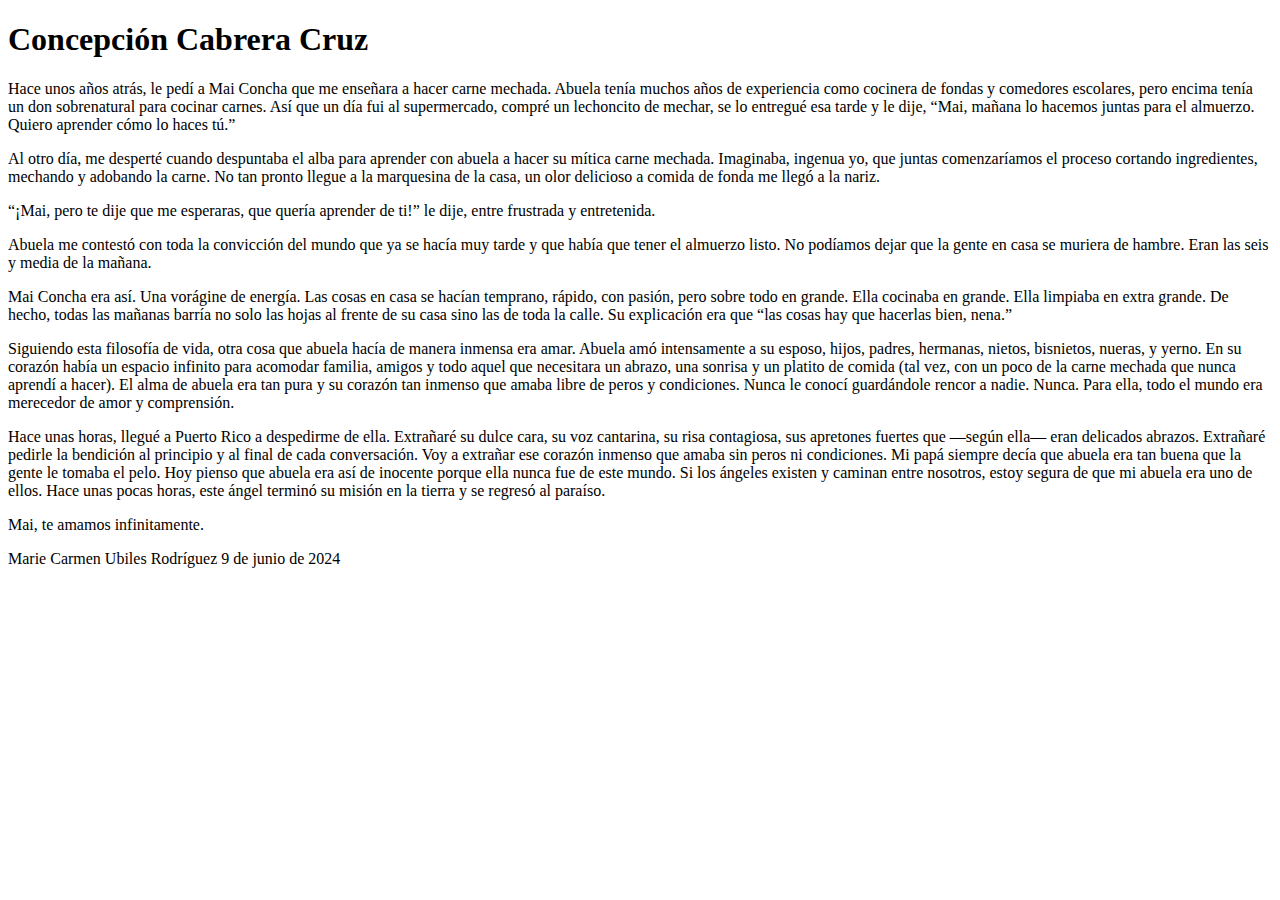
==== index.html @ 8aa50054 "Mai, te amamos infinitamente" ====
<!doctype html>
<html>
  <head>
    <title>Concepción Cabrera Cruz</title>
  </head>
  <body>
    <h1>Concepción Cabrera Cruz</h1>
    <p>
      <span class="drop-cap">Hace</span> unos años atrás, le pedí a Mai Concha que me enseñara a hacer carne mechada. Abuela tenía muchos años de experiencia como cocinera de fondas y comedores escolares, pero encima tenía un don sobrenatural para cocinar carnes. Así que un día fui al supermercado, compré un lechoncito de mechar, se lo entregué esa tarde y le dije, “Mai, mañana lo hacemos juntas para el almuerzo. Quiero aprender cómo lo haces tú.”
    </p>

    <p>
      Al otro día, me desperté cuando despuntaba el alba para aprender con abuela a hacer su mítica carne mechada. Imaginaba, ingenua yo, que juntas comenzaríamos el proceso cortando ingredientes, mechando y adobando la carne. No tan pronto llegue a la marquesina de la casa, un olor delicioso a comida de fonda me llegó a la nariz.
    </p>

    <p>
      “¡Mai, pero te dije que me esperaras, que quería aprender de ti!” le dije, entre frustrada y entretenida.
    </p>

    <p>
      Abuela me contestó con toda la convicción del mundo que ya se hacía muy tarde y que había que tener el almuerzo listo. No podíamos dejar que la gente en casa se muriera de hambre. Eran las seis y media de la mañana.
    </p>

    <p>
      Mai Concha era así. Una vorágine de energía. Las cosas en casa se hacían temprano, rápido, con pasión, pero sobre todo en grande. Ella cocinaba en grande. Ella limpiaba en extra grande. De hecho, todas las mañanas barría no solo las hojas al frente de su casa sino las de toda la calle. Su explicación era que “las cosas hay que hacerlas bien, nena.”
    </p>

    <p>
      Siguiendo esta filosofía de vida, otra cosa que abuela hacía de manera inmensa era amar. Abuela amó intensamente a su esposo, hijos, padres, hermanas, nietos, bisnietos, nueras, y yerno. En su corazón había un espacio infinito para acomodar familia, amigos y todo aquel que necesitara un abrazo, una sonrisa y un platito de comida (tal vez, con un poco de la carne mechada que nunca aprendí a hacer). El alma de abuela era tan pura y su corazón tan inmenso que amaba libre de peros y condiciones. Nunca le conocí guardándole rencor a nadie. Nunca. Para ella, todo el mundo era merecedor de amor y comprensión.
    </p>

    <p>
      Hace unas horas, llegué a Puerto Rico a despedirme de ella. Extrañaré su dulce cara, su voz cantarina, su risa contagiosa, sus apretones fuertes que —según ella— eran delicados abrazos. Extrañaré pedirle la bendición al principio y al final de cada conversación. Voy a extrañar ese corazón inmenso que amaba sin peros ni condiciones. Mi papá siempre decía que abuela era tan buena que la gente le tomaba el pelo. Hoy pienso que abuela era así de inocente porque ella nunca fue de este mundo. Si los ángeles existen y caminan entre nosotros, estoy segura de que mi abuela era uno de ellos. Hace unas pocas horas, este ángel terminó su misión en la tierra y se regresó al paraíso.
    </p>

    <p>
      Mai, te amamos infinitamente.
    </p>

    <p>
      Marie Carmen Ubiles Rodríguez
      9 de junio de 2024
    </p>
  </body>
</html>
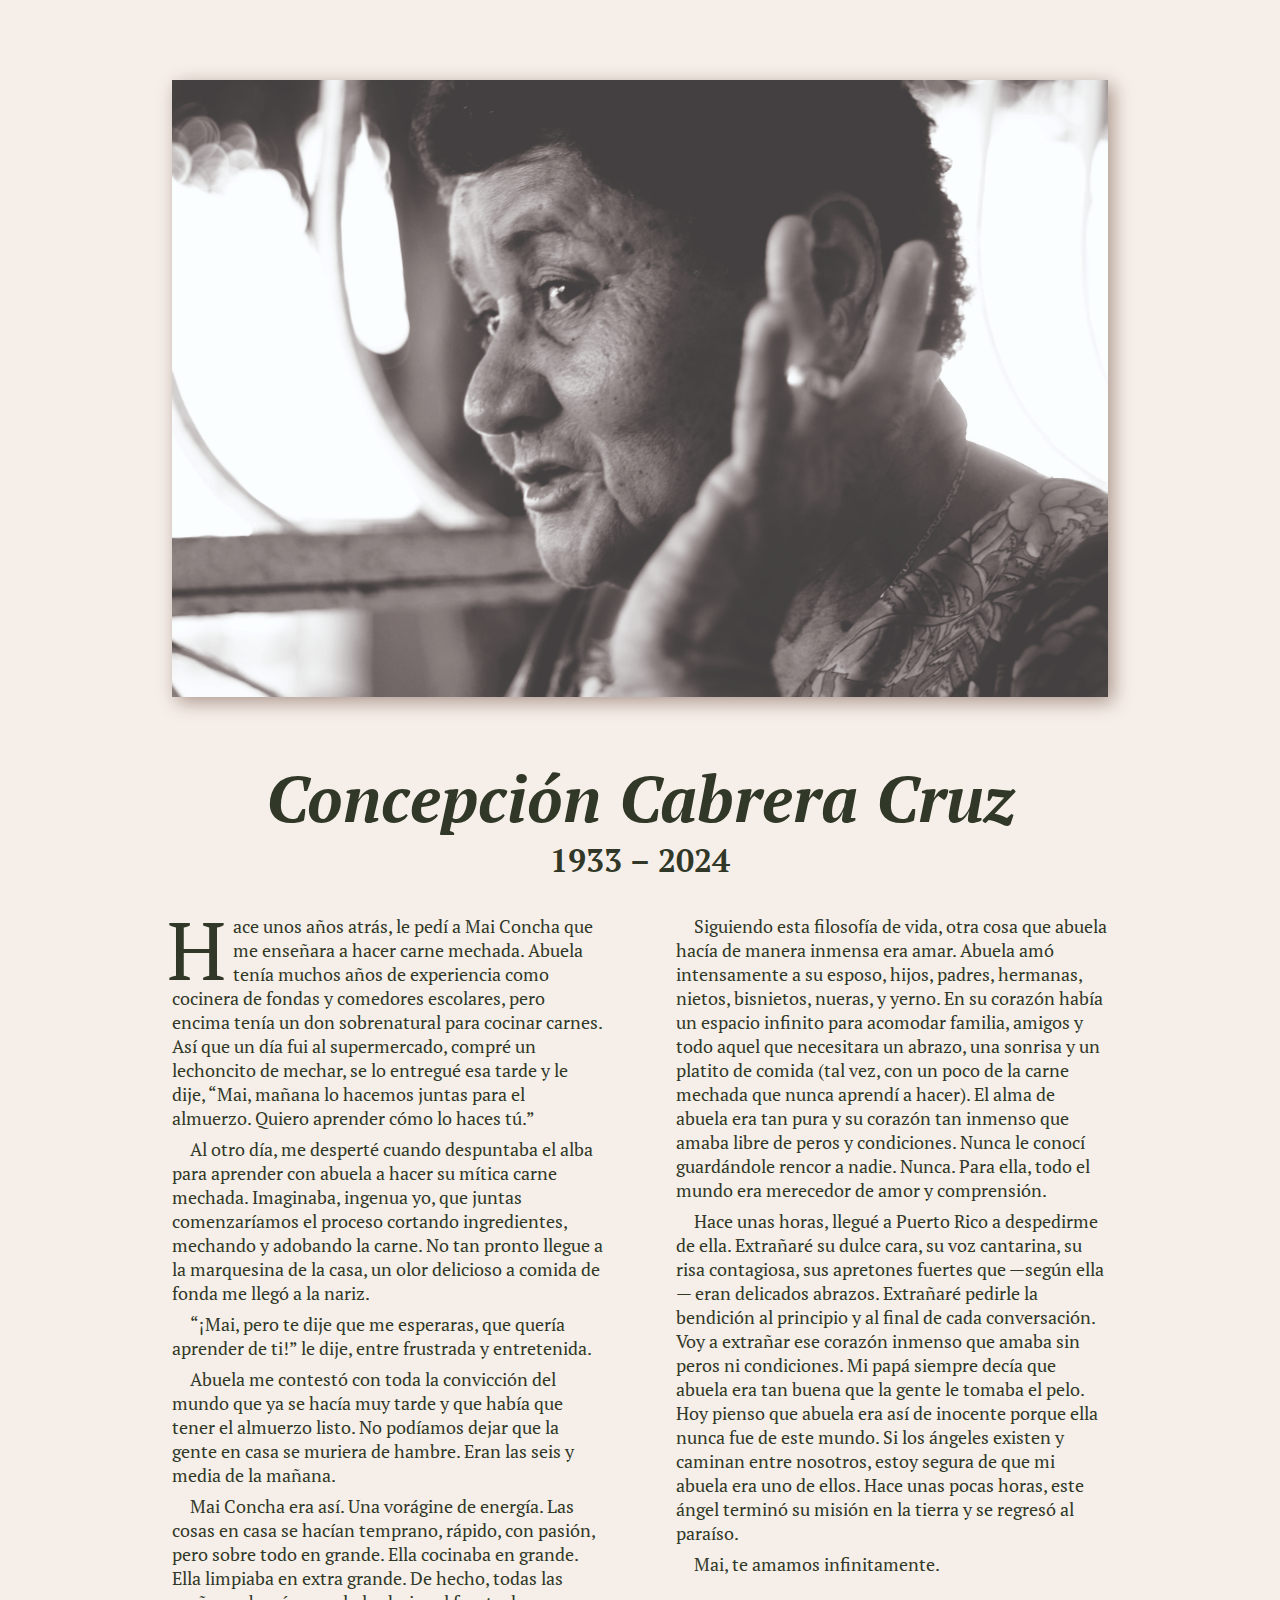
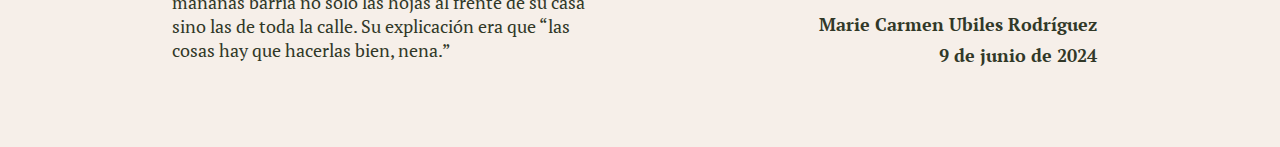
==== commit 990811eb: "Implement stylesheet" ====
--- a/index.html
+++ b/index.html
@@ -2,44 +2,57 @@
 <html>
   <head>
     <title>Concepción Cabrera Cruz</title>
+    <link href="/styles.css" rel="stylesheet"/>
   </head>
   <body>
-    <h1>Concepción Cabrera Cruz</h1>
-    <p>
-      <span class="drop-cap">Hace</span> unos años atrás, le pedí a Mai Concha que me enseñara a hacer carne mechada. Abuela tenía muchos años de experiencia como cocinera de fondas y comedores escolares, pero encima tenía un don sobrenatural para cocinar carnes. Así que un día fui al supermercado, compré un lechoncito de mechar, se lo entregué esa tarde y le dije, “Mai, mañana lo hacemos juntas para el almuerzo. Quiero aprender cómo lo haces tú.”
-    </p>
 
-    <p>
-      Al otro día, me desperté cuando despuntaba el alba para aprender con abuela a hacer su mítica carne mechada. Imaginaba, ingenua yo, que juntas comenzaríamos el proceso cortando ingredientes, mechando y adobando la carne. No tan pronto llegue a la marquesina de la casa, un olor delicioso a comida de fonda me llegó a la nariz.
-    </p>
+    <header>
+      <img src="/images/mai-concha.jpg" alt="Concepción Cabrera Cruz contando una historia"/>
+      <h1>Concepción Cabrera&nbsp;Cruz</h1>
+      <p>1933 – 2024</p>
+    </header>
 
-    <p>
-      “¡Mai, pero te dije que me esperaras, que quería aprender de ti!” le dije, entre frustrada y entretenida.
-    </p>
+    <div class="wrapper">
+      <p>
+        <span class="drop-cap">H</span>ace unos años atrás, le pedí a Mai Concha que me enseñara a hacer carne mechada. Abuela tenía muchos años de experiencia como cocinera de fondas y comedores escolares, pero encima tenía un don sobrenatural para cocinar carnes. Así que un día fui al supermercado, compré un lechoncito de mechar, se lo entregué esa tarde y le dije, “Mai, mañana lo hacemos juntas para el almuerzo. Quiero aprender cómo lo haces tú.”
+      </p>
 
-    <p>
-      Abuela me contestó con toda la convicción del mundo que ya se hacía muy tarde y que había que tener el almuerzo listo. No podíamos dejar que la gente en casa se muriera de hambre. Eran las seis y media de la mañana.
-    </p>
+      <p>
+        Al otro día, me desperté cuando despuntaba el alba para aprender con abuela a hacer su mítica carne mechada. Imaginaba, ingenua yo, que juntas comenzaríamos el proceso cortando ingredientes, mechando y adobando la carne. No tan pronto llegue a la marquesina de la casa, un olor delicioso a comida de fonda me llegó a la nariz.
+      </p>
 
-    <p>
-      Mai Concha era así. Una vorágine de energía. Las cosas en casa se hacían temprano, rápido, con pasión, pero sobre todo en grande. Ella cocinaba en grande. Ella limpiaba en extra grande. De hecho, todas las mañanas barría no solo las hojas al frente de su casa sino las de toda la calle. Su explicación era que “las cosas hay que hacerlas bien, nena.”
-    </p>
+      <p>
+        “¡Mai, pero te dije que me esperaras, que quería aprender de ti!” le dije, entre frustrada y entretenida.
+      </p>
 
-    <p>
-      Siguiendo esta filosofía de vida, otra cosa que abuela hacía de manera inmensa era amar. Abuela amó intensamente a su esposo, hijos, padres, hermanas, nietos, bisnietos, nueras, y yerno. En su corazón había un espacio infinito para acomodar familia, amigos y todo aquel que necesitara un abrazo, una sonrisa y un platito de comida (tal vez, con un poco de la carne mechada que nunca aprendí a hacer). El alma de abuela era tan pura y su corazón tan inmenso que amaba libre de peros y condiciones. Nunca le conocí guardándole rencor a nadie. Nunca. Para ella, todo el mundo era merecedor de amor y comprensión.
-    </p>
+      <p>
+        Abuela me contestó con toda la convicción del mundo que ya se hacía muy tarde y que había que tener el almuerzo listo. No podíamos dejar que la gente en casa se muriera de hambre. Eran las seis y media de la mañana.
+      </p>
 
-    <p>
-      Hace unas horas, llegué a Puerto Rico a despedirme de ella. Extrañaré su dulce cara, su voz cantarina, su risa contagiosa, sus apretones fuertes que —según ella— eran delicados abrazos. Extrañaré pedirle la bendición al principio y al final de cada conversación. Voy a extrañar ese corazón inmenso que amaba sin peros ni condiciones. Mi papá siempre decía que abuela era tan buena que la gente le tomaba el pelo. Hoy pienso que abuela era así de inocente porque ella nunca fue de este mundo. Si los ángeles existen y caminan entre nosotros, estoy segura de que mi abuela era uno de ellos. Hace unas pocas horas, este ángel terminó su misión en la tierra y se regresó al paraíso.
-    </p>
+      <p>
+        Mai Concha era así. Una vorágine de energía. Las cosas en casa se hacían temprano, rápido, con pasión, pero sobre todo en grande. Ella cocinaba en grande. Ella limpiaba en extra grande. De hecho, todas las mañanas barría no solo las hojas al frente de su casa sino las de toda la calle. Su explicación era que “las cosas hay que hacerlas bien, nena.”
+      </p>
 
-    <p>
-      Mai, te amamos infinitamente.
-    </p>
+      <p class="break-columns">
+        Siguiendo esta filosofía de vida, otra cosa que abuela hacía de manera inmensa era amar. Abuela amó intensamente a su esposo, hijos, padres, hermanas, nietos, bisnietos, nueras, y yerno. En su corazón había un espacio infinito para acomodar familia, amigos y todo aquel que necesitara un abrazo, una sonrisa y un platito de comida (tal vez, con un poco de la carne mechada que nunca aprendí a hacer). El alma de abuela era tan pura y su corazón tan inmenso que amaba libre de peros y condiciones. Nunca le conocí guardándole rencor a nadie. Nunca. Para ella, todo el mundo era merecedor de amor y comprensión.
+      </p>
 
-    <p>
-      Marie Carmen Ubiles Rodríguez
-      9 de junio de 2024
-    </p>
+      <p>
+        Hace unas horas, llegué a Puerto Rico a despedirme de ella. Extrañaré su dulce cara, su voz cantarina, su risa contagiosa, sus apretones fuertes que —según ella— eran delicados abrazos. Extrañaré pedirle la bendición al principio y al final de cada conversación. Voy a extrañar ese corazón inmenso que amaba sin peros ni condiciones. Mi papá siempre decía que abuela era tan buena que la gente le tomaba el pelo. Hoy pienso que abuela era así de inocente porque ella nunca fue de este mundo. Si los ángeles existen y caminan entre nosotros, estoy segura de que mi abuela era uno de ellos. Hace unas pocas horas, este ángel terminó su misión en la tierra y se regresó al paraíso.
+      </p>
+
+      <p>
+        Mai, te amamos infinitamente.
+      </p>
+
+      <p class="byline">
+        Marie Carmen Ubiles Rodríguez
+      </p>
+
+      <p class="date">
+        9 de junio de 2024
+      </p>
+    </div>
+
   </body>
 </html>
--- a/styles.css
+++ b/styles.css
@@ -0,0 +1,161 @@
+@font-face {
+  font-family: 'PT Serif';
+  font-style: normal;
+  font-weight: 400;
+  font-display: swap;
+  src: url('./fonts/PTSerif-Regular.ttf');
+}
+
+@font-face {
+  font-family: 'PT Serif';
+  font-style: normal;
+  font-weight: 700;
+  font-display: swap;
+  src: url('./fonts/PTSerif-Bold.ttf');
+}
+
+@font-face {
+  font-family: 'PT Serif';
+  font-style: italic;
+  font-weight: 400;
+  font-display: swap;
+  src: url('./fonts/PTSerif-Italic.ttf');
+}
+
+@font-face {
+  font-family: 'PT Serif';
+  font-style: italic;
+  font-weight: 700;
+  font-display: swap;
+  src: url('./fonts/PTSerif-BoldItalic.ttf');
+}
+
+:root {
+  --warm-light: rgb(246 239 233 / 1);
+}
+
+html {
+  font-family: 'PT Serif', 'Times New Roman', serif;
+  font-size: 18px;
+  color: #313828;
+}
+
+body {
+  padding: 1.1rem 1.1rem 2rem;
+  background-color: var(--warm-light);
+  background-image:
+    linear-gradient(180deg, rgba(246, 239, 233, 0.0) 58vw, rgba(246, 239, 233, 0.9) 76vw),
+    url('./images/flowers.jpg');
+  background-position: center;
+  background-repeat: no-repeat;
+  background-size: cover;
+}
+
+header {
+  max-width: 52rem;
+  margin: 0 auto;
+  font-weight: bold;
+  text-align: center;
+  font-size: 1rem;
+}
+
+img {
+  width: 100%;
+  max-width: 40rem;
+  box-shadow: 0.3rem 0.3rem 1rem rgb(58 18 0 / 0.4);
+}
+
+h1 {
+  margin: 2rem 0 0;
+  font-style: italic;
+  line-height: 1.2;
+  text-shadow: 0 0 2rem var(--warm-light);
+}
+
+.drop-cap {
+  display: block;
+  float: left;
+  margin: 0 0.4rem -0.4rem -0.3rem;
+  font-size: 4.5rem;
+  line-height: 0.9;
+}
+
+.wrapper {
+  --measure: 24rem;
+  --gap: 4rem;
+  max-width: var(--measure);
+  margin: 1.8rem auto 0;
+}
+
+p {
+  margin: 0;
+}
+
+p + p {
+  margin-top: 0.4rem;
+  text-indent: 1rem;
+}
+
+.byline {
+  margin-top: 2rem;
+}
+
+.byline,
+.date {
+  margin-right: 0.6rem;
+  font-weight: bold;
+  text-align: right;
+}
+
+@media all and (min-width: 24rem) {
+  header {
+    font-size: 1.4rem;
+  }
+}
+
+@media all and (min-width: 48rem) {
+  body {
+    padding: 2rem 2rem 4rem;
+    background-image:
+      linear-gradient(180deg, rgba(246, 239, 233, 0.0) 25rem, rgba(246, 239, 233, 0.9) 34rem),
+      url('./images/flowers.jpg');
+  }
+
+  h1 {
+    margin-top: 3rem;
+  }
+}
+
+@media all and (min-width: 72rem) {
+  body {
+    padding: 4rem;
+    background-image:
+      linear-gradient(180deg, rgba(246, 239, 233, 0.0) 28rem, rgba(246, 239, 233, 0.9) 50rem),
+      url('./images/flowers.jpg');
+  }
+
+  header {
+    font-size: 1.8rem;
+  }
+
+  img {
+    max-width: 100%;
+  }
+
+  .wrapper {
+    max-width: calc((var(--measure) * 2) + var(--gap));
+    columns: 2;
+    column-gap: var(--gap);
+  }
+
+  .break-columns {
+    break-before: column;
+    margin-top: 0;
+  }
+}
+
+/* @media all and (min-width: 96rem) {
+ *   html {
+ *     font-size: 24px;
+ *   }
+ * } */
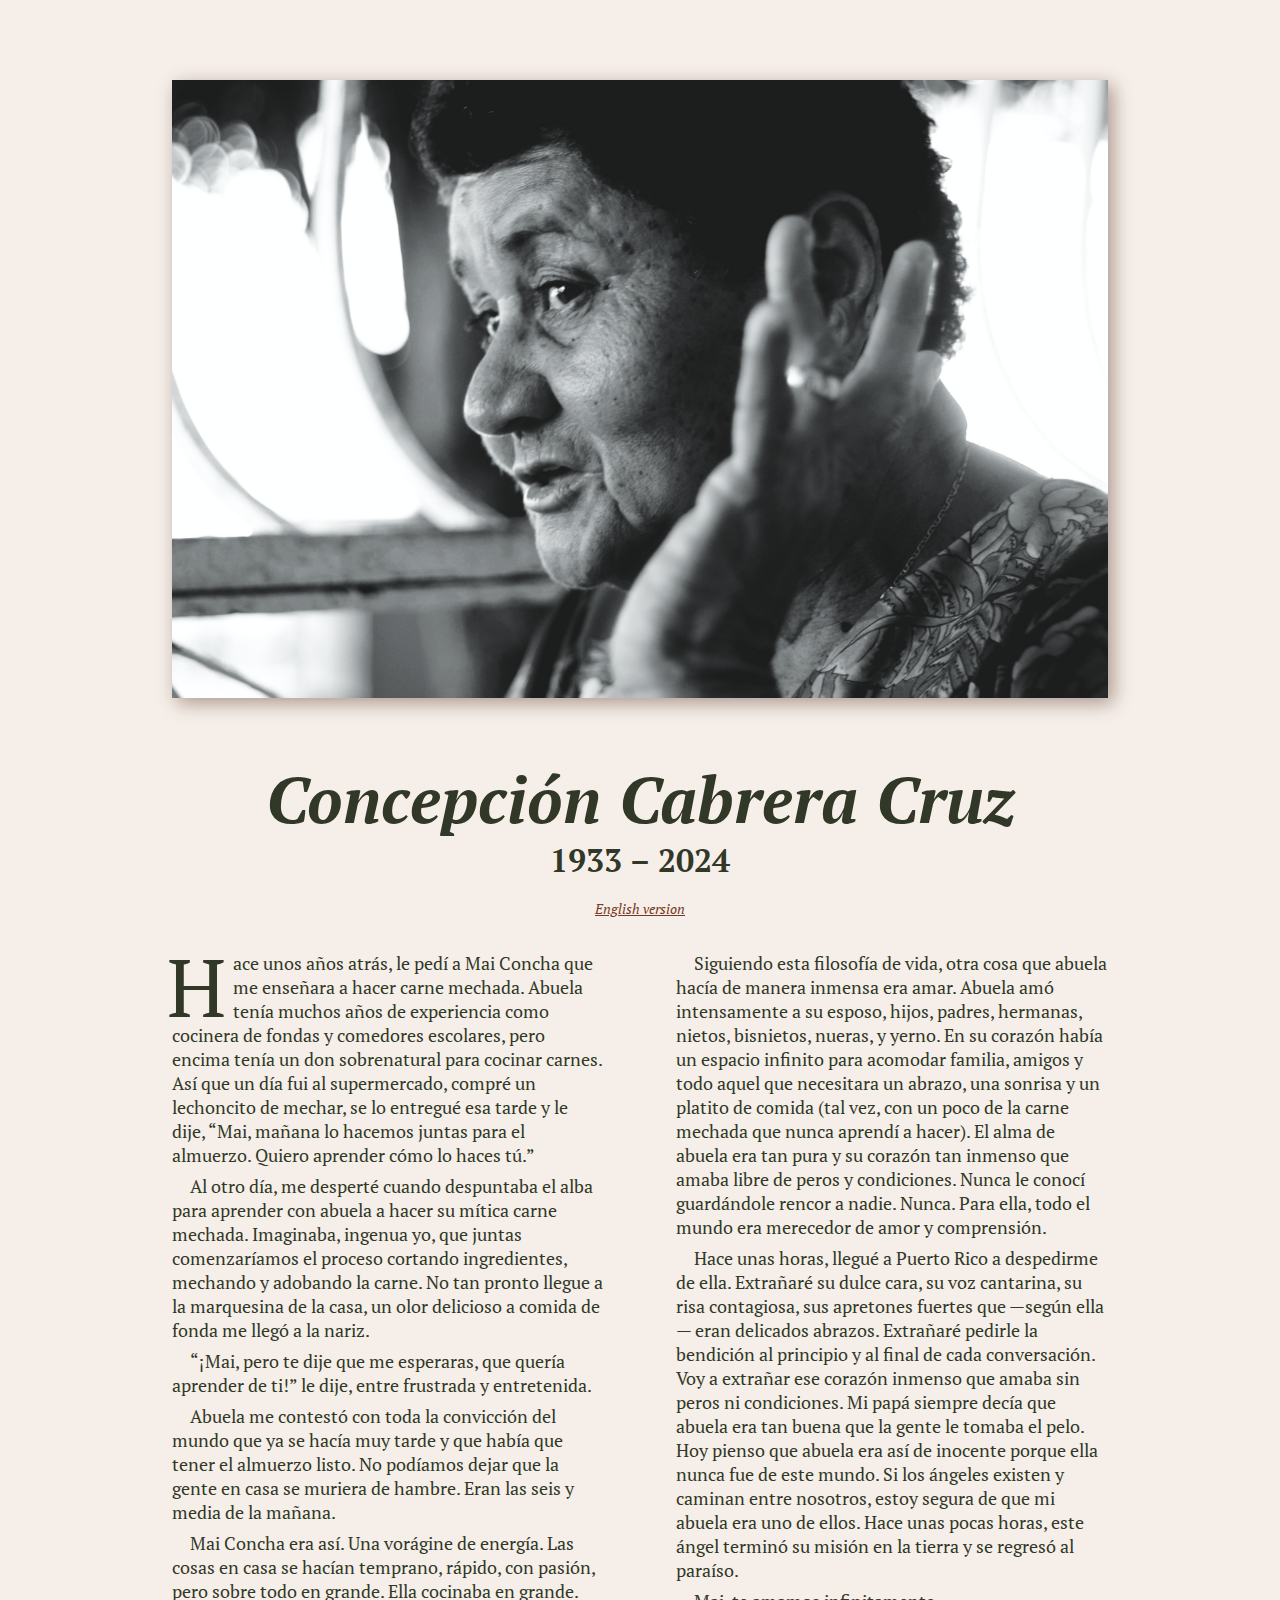
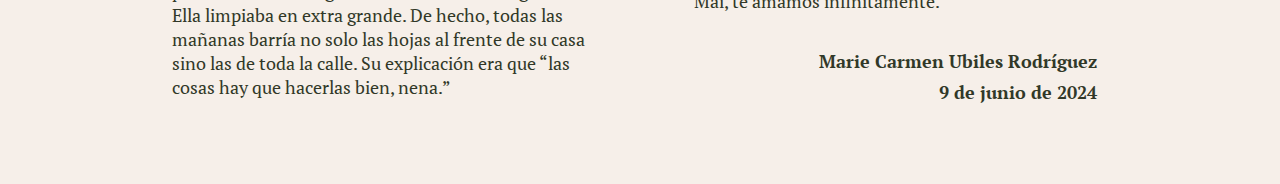
==== commit 09cf52ce: "Add language link" ====
--- a/index.html
+++ b/index.html
@@ -11,6 +11,10 @@
       <h1>Concepción Cabrera&nbsp;Cruz</h1>
       <p>1933 – 2024</p>
     </header>
+
+    <p class="language-link">
+      <a href="/en">English version</a>
+    </p>
 
     <div class="wrapper">
       <p>
--- a/styles.css
+++ b/styles.css
@@ -72,12 +72,15 @@
   text-shadow: 0 0 2rem var(--warm-light);
 }
 
-.drop-cap {
-  display: block;
-  float: left;
-  margin: 0 0.4rem -0.4rem -0.3rem;
-  font-size: 4.5rem;
-  line-height: 0.9;
+.language-link {
+  margin-top: 1rem;
+  text-align: center;
+  font-size: 0.8rem;
+  font-style: italic;
+}
+
+a {
+  color: rgb(119 57 33);
 }
 
 .wrapper {
@@ -85,6 +88,14 @@
   --gap: 4rem;
   max-width: var(--measure);
   margin: 1.8rem auto 0;
+}
+
+.drop-cap {
+  display: block;
+  float: left;
+  margin: 0 0.4rem -0.4rem -0.3rem;
+  font-size: 4.5rem;
+  line-height: 0.9;
 }
 
 p {
